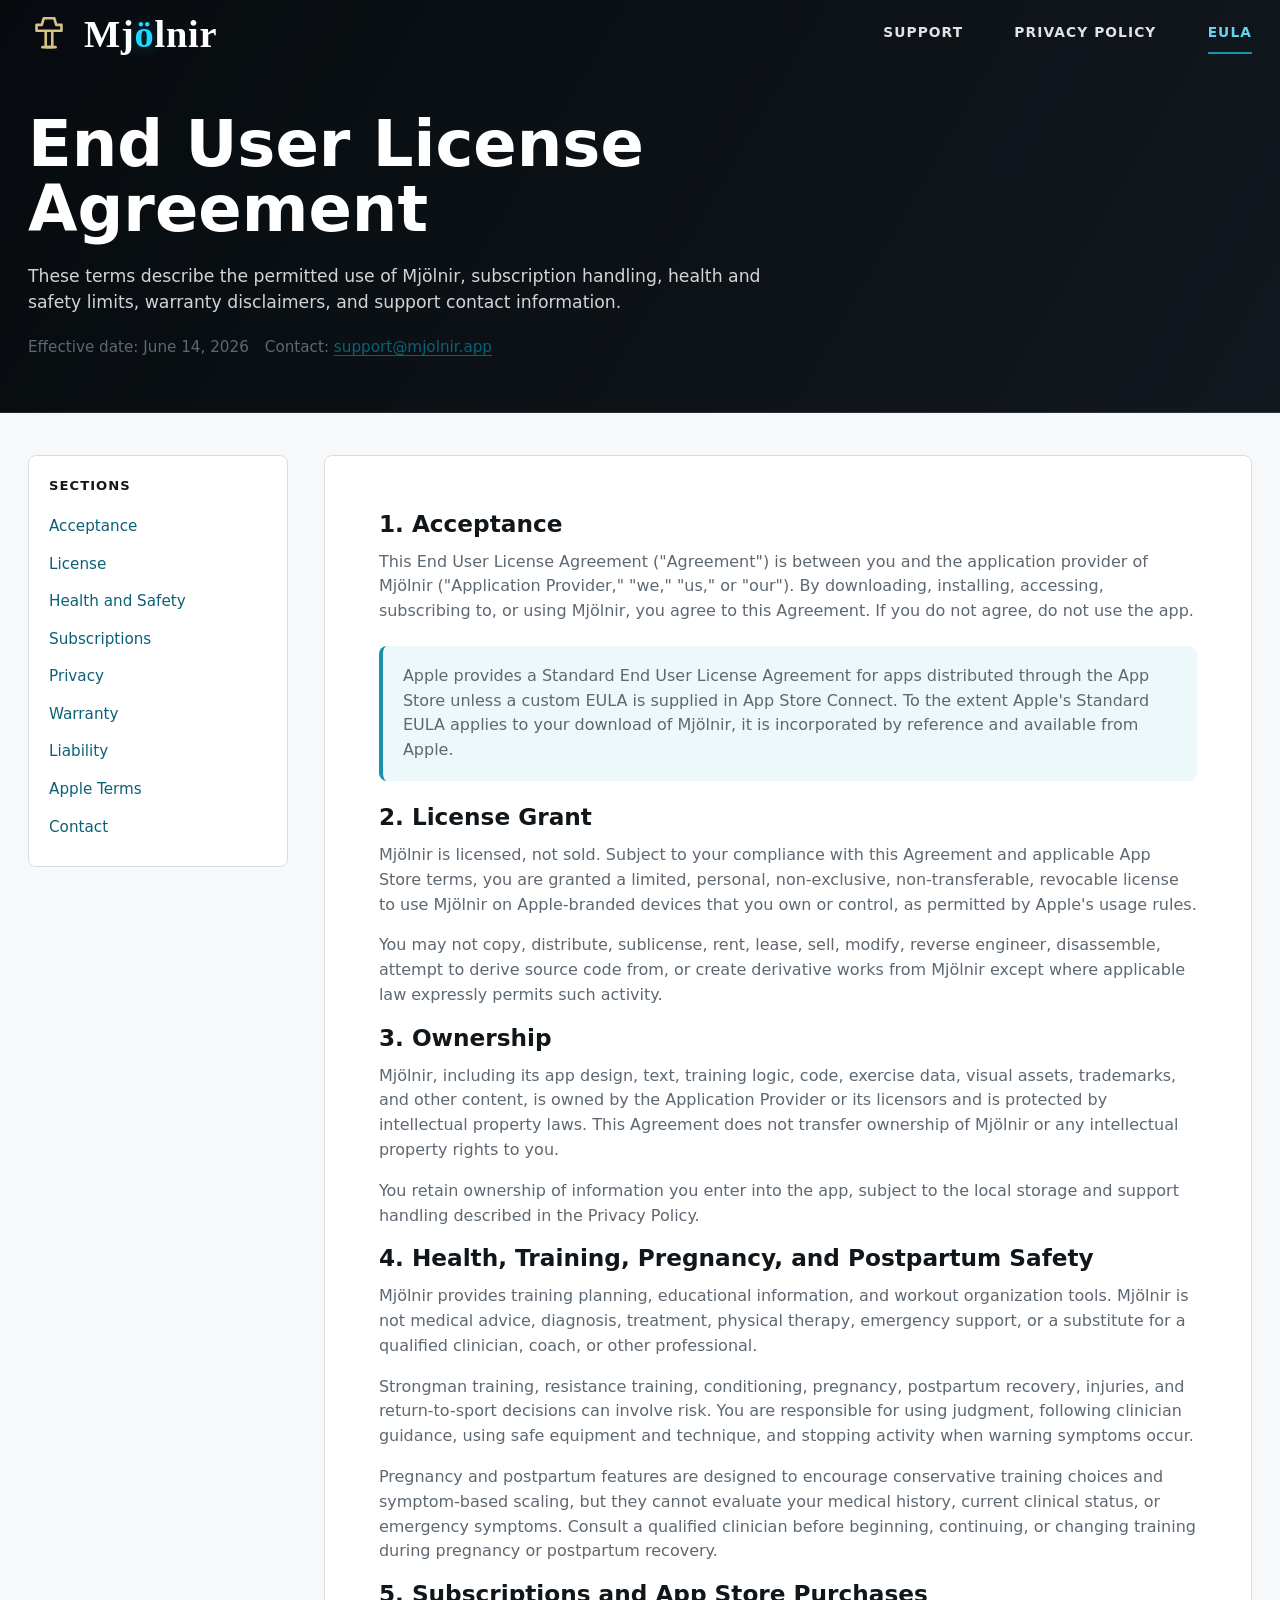
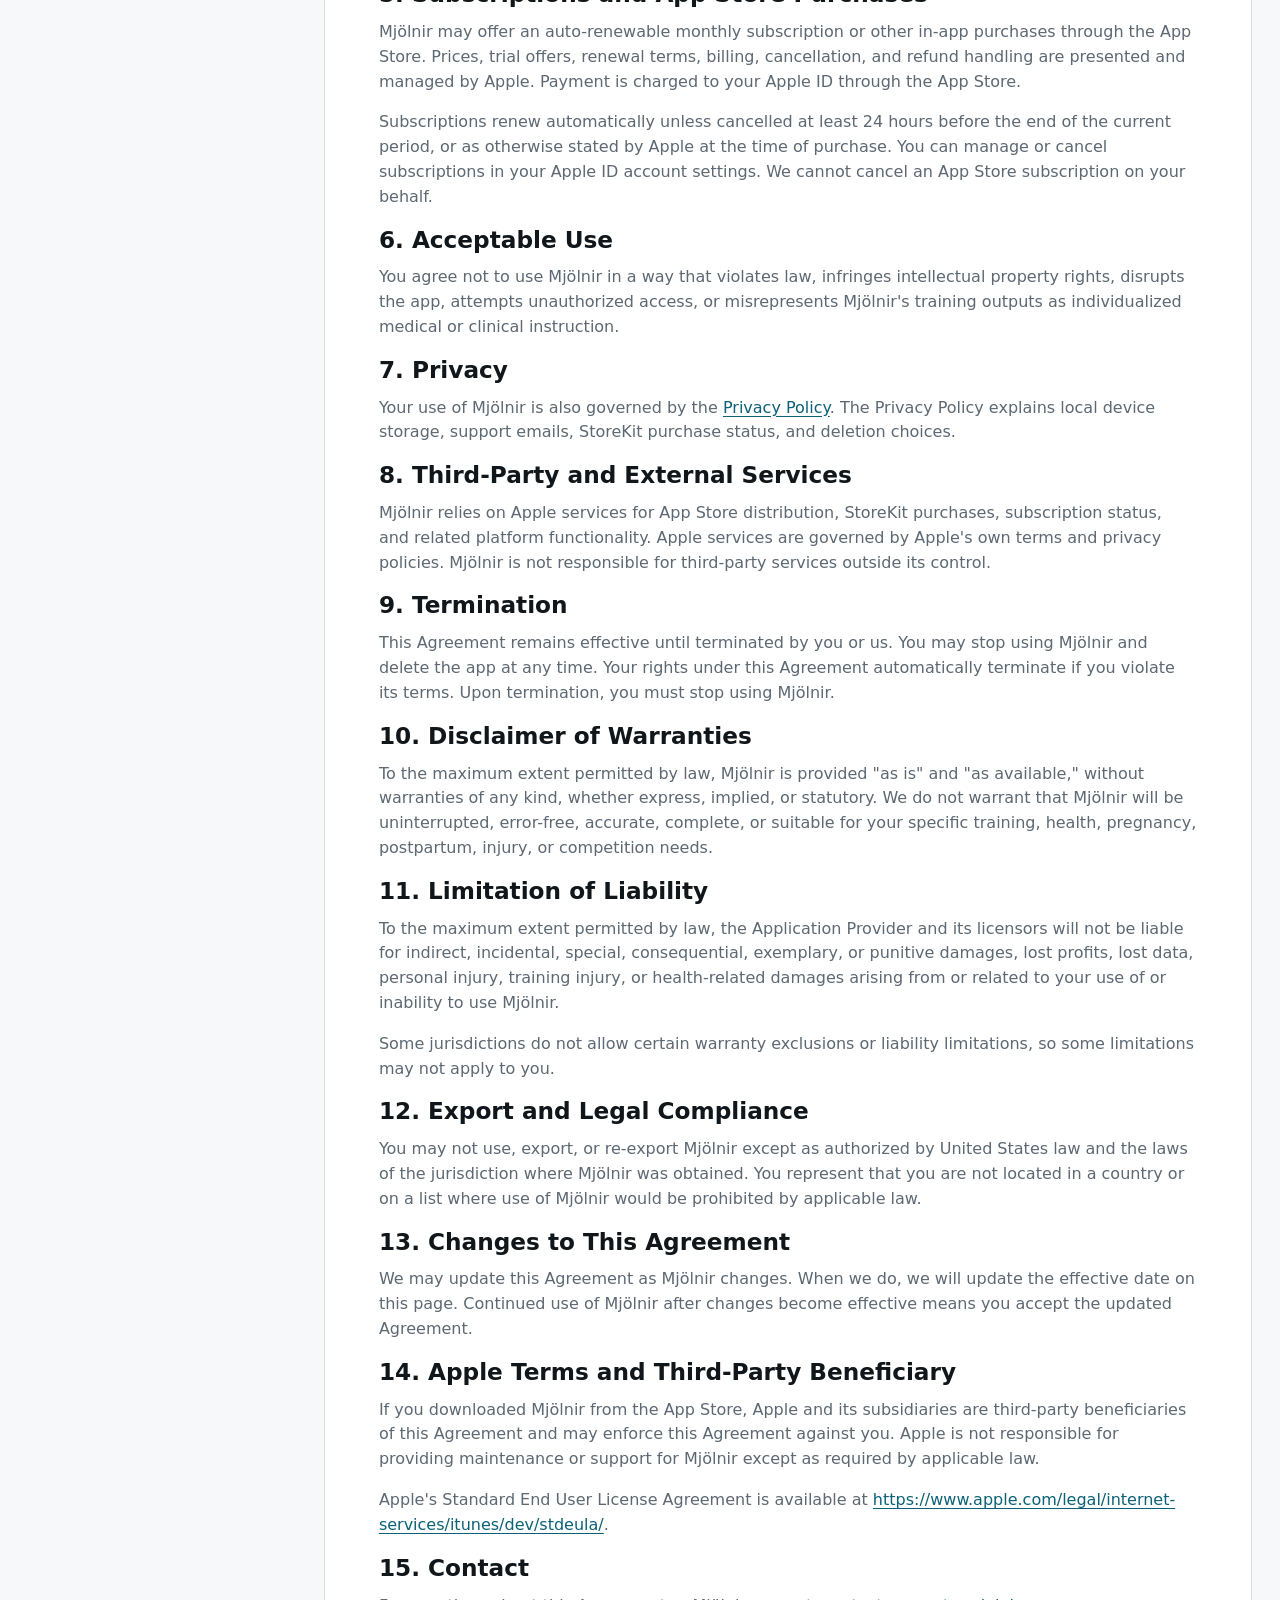
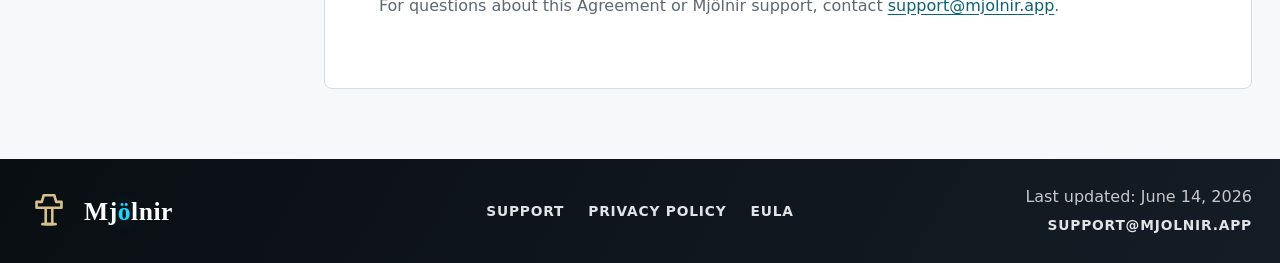
==== eula.html @ 66c4d391 "Added files via upload Initial commit for support site html files" ====
<!doctype html>
<html lang="en">
  <head>
    <meta charset="utf-8">
    <meta name="viewport" content="width=device-width, initial-scale=1">
    <title>Mj&ouml;lnir End User License Agreement</title>
    <meta name="description" content="End User License Agreement for the Mj&ouml;lnir iOS app.">
    <link rel="stylesheet" href="styles.css">
  </head>
  <body class="legal-page">
    <a class="skip-link" href="#main">Skip to content</a>

    <header class="site-header">
      <div class="nav-shell">
        <a class="brand" href="index.html" aria-label="Mj&ouml;lnir Support home">
          <span class="brand-mark" aria-hidden="true">
            <svg viewBox="0 0 64 64">
              <path d="M24 8h16l3 10h8v9H13v-9h8l3-10Z" fill="none" stroke="currentColor" stroke-width="4" stroke-linejoin="round"/>
              <path d="M27 27v25h10V27" fill="none" stroke="currentColor" stroke-width="4" stroke-linejoin="round"/>
              <path d="M22 52h20" fill="none" stroke="currentColor" stroke-width="4" stroke-linecap="round"/>
            </svg>
          </span>
          <span class="brand-name">Mj<span class="brand-o">&ouml;</span>lnir</span>
        </a>
        <nav class="nav-links" aria-label="Primary navigation">
          <a href="index.html">Support</a>
          <a href="privacy.html">Privacy Policy</a>
          <a href="eula.html" aria-current="page">EULA</a>
        </nav>
      </div>

      <section class="section-shell legal-hero">
        <h1>End User License Agreement</h1>
        <p>These terms describe the permitted use of Mj&ouml;lnir, subscription handling, health and safety limits, warranty disclaimers, and support contact information.</p>
        <div class="metadata">
          <span>Effective date: June 14, 2026</span>
          <span>Contact: <a href="mailto:support@mjolnir.app">support@mjolnir.app</a></span>
        </div>
      </section>
    </header>

    <main id="main" class="section-shell legal-layout">
      <aside class="legal-nav" aria-label="EULA sections">
        <h2>Sections</h2>
        <a href="#acceptance">Acceptance</a>
        <a href="#license">License</a>
        <a href="#health">Health and Safety</a>
        <a href="#subscriptions">Subscriptions</a>
        <a href="#privacy">Privacy</a>
        <a href="#warranty">Warranty</a>
        <a href="#liability">Liability</a>
        <a href="#apple">Apple Terms</a>
        <a href="#contact">Contact</a>
      </aside>

      <article class="legal-body">
        <section id="acceptance">
          <h2>1. Acceptance</h2>
          <p>This End User License Agreement ("Agreement") is between you and the application provider of Mj&ouml;lnir ("Application Provider," "we," "us," or "our"). By downloading, installing, accessing, subscribing to, or using Mj&ouml;lnir, you agree to this Agreement. If you do not agree, do not use the app.</p>
          <div class="callout">
            <p>Apple provides a Standard End User License Agreement for apps distributed through the App Store unless a custom EULA is supplied in App Store Connect. To the extent Apple's Standard EULA applies to your download of Mj&ouml;lnir, it is incorporated by reference and available from Apple.</p>
          </div>
        </section>

        <section id="license">
          <h2>2. License Grant</h2>
          <p>Mj&ouml;lnir is licensed, not sold. Subject to your compliance with this Agreement and applicable App Store terms, you are granted a limited, personal, non-exclusive, non-transferable, revocable license to use Mj&ouml;lnir on Apple-branded devices that you own or control, as permitted by Apple's usage rules.</p>
          <p>You may not copy, distribute, sublicense, rent, lease, sell, modify, reverse engineer, disassemble, attempt to derive source code from, or create derivative works from Mj&ouml;lnir except where applicable law expressly permits such activity.</p>
        </section>

        <section id="ownership">
          <h2>3. Ownership</h2>
          <p>Mj&ouml;lnir, including its app design, text, training logic, code, exercise data, visual assets, trademarks, and other content, is owned by the Application Provider or its licensors and is protected by intellectual property laws. This Agreement does not transfer ownership of Mj&ouml;lnir or any intellectual property rights to you.</p>
          <p>You retain ownership of information you enter into the app, subject to the local storage and support handling described in the Privacy Policy.</p>
        </section>

        <section id="health">
          <h2>4. Health, Training, Pregnancy, and Postpartum Safety</h2>
          <p>Mj&ouml;lnir provides training planning, educational information, and workout organization tools. Mj&ouml;lnir is not medical advice, diagnosis, treatment, physical therapy, emergency support, or a substitute for a qualified clinician, coach, or other professional.</p>
          <p>Strongman training, resistance training, conditioning, pregnancy, postpartum recovery, injuries, and return-to-sport decisions can involve risk. You are responsible for using judgment, following clinician guidance, using safe equipment and technique, and stopping activity when warning symptoms occur.</p>
          <p>Pregnancy and postpartum features are designed to encourage conservative training choices and symptom-based scaling, but they cannot evaluate your medical history, current clinical status, or emergency symptoms. Consult a qualified clinician before beginning, continuing, or changing training during pregnancy or postpartum recovery.</p>
        </section>

        <section id="subscriptions">
          <h2>5. Subscriptions and App Store Purchases</h2>
          <p>Mj&ouml;lnir may offer an auto-renewable monthly subscription or other in-app purchases through the App Store. Prices, trial offers, renewal terms, billing, cancellation, and refund handling are presented and managed by Apple. Payment is charged to your Apple ID through the App Store.</p>
          <p>Subscriptions renew automatically unless cancelled at least 24 hours before the end of the current period, or as otherwise stated by Apple at the time of purchase. You can manage or cancel subscriptions in your Apple ID account settings. We cannot cancel an App Store subscription on your behalf.</p>
        </section>

        <section id="acceptable-use">
          <h2>6. Acceptable Use</h2>
          <p>You agree not to use Mj&ouml;lnir in a way that violates law, infringes intellectual property rights, disrupts the app, attempts unauthorized access, or misrepresents Mj&ouml;lnir's training outputs as individualized medical or clinical instruction.</p>
        </section>

        <section id="privacy">
          <h2>7. Privacy</h2>
          <p>Your use of Mj&ouml;lnir is also governed by the <a href="privacy.html">Privacy Policy</a>. The Privacy Policy explains local device storage, support emails, StoreKit purchase status, and deletion choices.</p>
        </section>

        <section id="external-services">
          <h2>8. Third-Party and External Services</h2>
          <p>Mj&ouml;lnir relies on Apple services for App Store distribution, StoreKit purchases, subscription status, and related platform functionality. Apple services are governed by Apple's own terms and privacy policies. Mj&ouml;lnir is not responsible for third-party services outside its control.</p>
        </section>

        <section id="termination">
          <h2>9. Termination</h2>
          <p>This Agreement remains effective until terminated by you or us. You may stop using Mj&ouml;lnir and delete the app at any time. Your rights under this Agreement automatically terminate if you violate its terms. Upon termination, you must stop using Mj&ouml;lnir.</p>
        </section>

        <section id="warranty">
          <h2>10. Disclaimer of Warranties</h2>
          <p>To the maximum extent permitted by law, Mj&ouml;lnir is provided "as is" and "as available," without warranties of any kind, whether express, implied, or statutory. We do not warrant that Mj&ouml;lnir will be uninterrupted, error-free, accurate, complete, or suitable for your specific training, health, pregnancy, postpartum, injury, or competition needs.</p>
        </section>

        <section id="liability">
          <h2>11. Limitation of Liability</h2>
          <p>To the maximum extent permitted by law, the Application Provider and its licensors will not be liable for indirect, incidental, special, consequential, exemplary, or punitive damages, lost profits, lost data, personal injury, training injury, or health-related damages arising from or related to your use of or inability to use Mj&ouml;lnir.</p>
          <p>Some jurisdictions do not allow certain warranty exclusions or liability limitations, so some limitations may not apply to you.</p>
        </section>

        <section id="export">
          <h2>12. Export and Legal Compliance</h2>
          <p>You may not use, export, or re-export Mj&ouml;lnir except as authorized by United States law and the laws of the jurisdiction where Mj&ouml;lnir was obtained. You represent that you are not located in a country or on a list where use of Mj&ouml;lnir would be prohibited by applicable law.</p>
        </section>

        <section id="changes">
          <h2>13. Changes to This Agreement</h2>
          <p>We may update this Agreement as Mj&ouml;lnir changes. When we do, we will update the effective date on this page. Continued use of Mj&ouml;lnir after changes become effective means you accept the updated Agreement.</p>
        </section>

        <section id="apple">
          <h2>14. Apple Terms and Third-Party Beneficiary</h2>
          <p>If you downloaded Mj&ouml;lnir from the App Store, Apple and its subsidiaries are third-party beneficiaries of this Agreement and may enforce this Agreement against you. Apple is not responsible for providing maintenance or support for Mj&ouml;lnir except as required by applicable law.</p>
          <p>Apple's Standard End User License Agreement is available at <a href="https://www.apple.com/legal/internet-services/itunes/dev/stdeula/">https://www.apple.com/legal/internet-services/itunes/dev/stdeula/</a>.</p>
        </section>

        <section id="contact">
          <h2>15. Contact</h2>
          <p>For questions about this Agreement or Mj&ouml;lnir support, contact <a href="mailto:support@mjolnir.app">support@mjolnir.app</a>.</p>
        </section>
      </article>
    </main>

    <footer class="site-footer">
      <div class="section-shell footer-grid">
        <a class="brand" href="index.html" aria-label="Mj&ouml;lnir Support home">
          <span class="brand-mark" aria-hidden="true">
            <svg viewBox="0 0 64 64">
              <path d="M24 8h16l3 10h8v9H13v-9h8l3-10Z" fill="none" stroke="currentColor" stroke-width="4" stroke-linejoin="round"/>
              <path d="M27 27v25h10V27" fill="none" stroke="currentColor" stroke-width="4" stroke-linejoin="round"/>
              <path d="M22 52h20" fill="none" stroke="currentColor" stroke-width="4" stroke-linecap="round"/>
            </svg>
          </span>
          <span class="brand-name">Mj<span class="brand-o">&ouml;</span>lnir</span>
        </a>
        <nav class="footer-links" aria-label="Footer navigation">
          <a href="index.html">Support</a>
          <a href="privacy.html">Privacy Policy</a>
          <a href="eula.html">EULA</a>
        </nav>
        <div class="footer-meta">
          <p>Last updated: June 14, 2026</p>
          <a href="mailto:support@mjolnir.app">support@mjolnir.app</a>
        </div>
      </div>
    </footer>
  </body>
</html>
---- styles.css ----
:root {
  --ink: #10161a;
  --ink-strong: #070b0e;
  --muted: #5d6872;
  --line: #d7dde2;
  --panel: #ffffff;
  --panel-soft: #f6f8f9;
  --night: #111820;
  --night-2: #18222b;
  --app-cyan: #20d7ff;
  --cyan: #1a92ad;
  --cyan-dark: #0b6176;
  --brass: #b59a56;
  --brass-soft: #d7c189;
  --shadow: 0 18px 60px rgba(5, 11, 18, 0.18);
  color-scheme: light;
}

* {
  box-sizing: border-box;
}

html {
  scroll-behavior: smooth;
}

body {
  margin: 0;
  background: var(--panel);
  color: var(--ink);
  font-family: Inter, ui-sans-serif, system-ui, -apple-system, BlinkMacSystemFont, "Segoe UI", sans-serif;
  line-height: 1.55;
}

a {
  color: var(--cyan-dark);
  text-underline-offset: 0.18em;
}

a:hover {
  color: #084a5b;
}

.skip-link {
  left: 1rem;
  position: absolute;
  top: -4rem;
  z-index: 20;
}

.skip-link:focus {
  background: var(--panel);
  border-radius: 6px;
  box-shadow: var(--shadow);
  color: var(--ink);
  padding: 0.7rem 1rem;
  top: 1rem;
}

.site-header {
  background:
    linear-gradient(120deg, rgba(7, 10, 13, 0.98), rgba(17, 24, 31, 0.96)),
    radial-gradient(circle at 77% 18%, rgba(255, 255, 255, 0.08), transparent 30%),
    var(--night);
  border-bottom: 1px solid rgba(255, 255, 255, 0.13);
  color: #fff;
}

.nav-shell,
.section-shell {
  margin: 0 auto;
  max-width: 1368px;
  padding-left: 28px;
  padding-right: 28px;
}

.nav-shell {
  align-items: center;
  display: flex;
  justify-content: space-between;
  min-height: 68px;
}

.brand {
  align-items: center;
  color: #fff;
  display: inline-flex;
  gap: 14px;
  text-decoration: none;
}

.brand-mark {
  color: var(--brass-soft);
  display: inline-flex;
  height: 42px;
  width: 42px;
}

.brand-name {
  font-family: Georgia, "Times New Roman", serif;
  font-size: clamp(2.1rem, 3vw, 3.1rem);
  font-weight: 700;
  letter-spacing: 0.02em;
  line-height: 1;
}

.brand-o {
  color: var(--app-cyan);
  text-shadow: 0 0 18px rgba(32, 215, 255, 0.32);
}

.nav-links {
  align-items: center;
  display: flex;
  gap: clamp(22px, 4vw, 54px);
}

.nav-links a {
  border-bottom: 2px solid transparent;
  color: rgba(255, 255, 255, 0.88);
  font-size: 0.86rem;
  font-weight: 800;
  letter-spacing: 0.08em;
  padding: 8px 0;
  text-decoration: none;
  text-transform: uppercase;
}

.nav-links a[aria-current="page"],
.nav-links a:hover {
  border-bottom-color: var(--cyan);
  color: #67d4ec;
}

.hero {
  overflow: hidden;
  position: relative;
}

.hero::after {
  background: linear-gradient(90deg, rgba(255, 255, 255, 0.08), transparent);
  content: "";
  height: 1px;
  left: 0;
  opacity: 0.48;
  position: absolute;
  right: 0;
  top: 0;
}

.hero-grid {
  align-items: center;
  display: grid;
  gap: 52px;
  grid-template-columns: minmax(420px, 0.82fr) minmax(430px, 1fr);
  min-height: 235px;
  padding-bottom: 24px;
  padding-top: 25px;
  position: relative;
  z-index: 1;
}

.hero-copy {
  max-width: 530px;
}

h1,
h2,
h3,
p {
  margin-top: 0;
}

h1 {
  color: #fff;
  font-size: clamp(2.35rem, 5vw, 4.1rem);
  line-height: 1.02;
  margin-bottom: 20px;
}

.hero-copy h1 {
  font-size: clamp(2.25rem, 3.25vw, 2.95rem);
  letter-spacing: -0.01em;
  margin-bottom: 14px;
}

.hero-copy p {
  color: rgba(255, 255, 255, 0.86);
  font-size: clamp(1rem, 1.25vw, 1.06rem);
  line-height: 1.45;
  max-width: 500px;
}

.hero-actions {
  align-items: center;
  display: flex;
  flex-wrap: wrap;
  gap: 16px;
  margin-top: 22px;
}

.button {
  align-items: center;
  border-radius: 8px;
  display: inline-flex;
  font-size: 0.9rem;
  font-weight: 850;
  gap: 10px;
  justify-content: center;
  letter-spacing: 0.04em;
  min-height: 49px;
  padding: 0.85rem 1.35rem;
  text-decoration: none;
  text-transform: uppercase;
}

.button svg {
  height: 22px;
  width: 22px;
}

.button-primary {
  background: linear-gradient(180deg, #31b6d1, var(--cyan));
  box-shadow: 0 16px 34px rgba(26, 146, 173, 0.28);
  color: #fff;
}

.button-primary:hover {
  color: #fff;
  filter: brightness(0.96);
}

.button-secondary {
  border: 1px solid rgba(255, 255, 255, 0.28);
  color: #fff;
}

.button-secondary:hover {
  border-color: rgba(103, 212, 236, 0.68);
  color: #67d4ec;
}

.response-note {
  color: rgba(255, 255, 255, 0.68);
  display: block;
  font-size: 0.92rem;
  margin-top: 14px;
}

.hero-art {
  bottom: 10px;
  display: block;
  height: 310px;
  overflow: hidden;
  pointer-events: none;
  position: absolute;
  right: 28px;
  width: min(55%, 705px);
}

.hero-art img {
  display: block;
  filter: contrast(1.02) brightness(1.02);
  height: 100%;
  max-width: 100%;
  object-fit: contain;
  opacity: 0.96;
  -webkit-mask-image: radial-gradient(ellipse 43% 64% at 52% 52%, #000 48%, rgba(0, 0, 0, 0.72) 62%, transparent 84%);
  mask-image: radial-gradient(ellipse 43% 64% at 52% 52%, #000 48%, rgba(0, 0, 0, 0.72) 62%, transparent 84%);
  width: auto;
}

.band {
  border-bottom: 1px solid var(--line);
}

.quick-help {
  background: var(--panel);
}

.quick-grid {
  display: grid;
  gap: 22px 24px;
  grid-template-columns: minmax(220px, 0.78fr) repeat(2, minmax(280px, 1fr));
  padding-bottom: 24px;
  padding-top: 24px;
}

.quick-title {
  grid-row: span 3;
}

.quick-title h2 {
  font-size: 1.45rem;
  line-height: 1.12;
  margin-bottom: 10px;
}

.quick-title p,
.topic-blurb,
.topic-details li,
.legal-summary p,
.legal-body p,
.legal-body li {
  color: var(--muted);
}

.topic {
  background: #fff;
  border: 1px solid var(--line);
  border-radius: 8px;
  padding: 18px;
}

.topic-summary {
  column-gap: 14px;
  cursor: pointer;
  display: grid;
  grid-template-columns: 34px minmax(0, 1fr);
  list-style: none;
}

.topic-summary::-webkit-details-marker {
  display: none;
}

.topic-icon {
  color: var(--cyan-dark);
  grid-row: 1 / 4;
  height: 34px;
  margin-bottom: 0;
  margin-top: 1px;
  width: 34px;
}

.topic-name {
  color: var(--ink);
  display: block;
  font-size: 1rem;
  font-weight: 800;
  line-height: 1.16;
  margin-bottom: 4px;
}

.topic-blurb,
.topic-details p,
.topic-details li {
  display: block;
  font-size: 0.93rem;
  line-height: 1.45;
}

.topic-blurb {
  font-size: 0.9rem;
  line-height: 1.38;
  margin-bottom: 7px;
}

.topic-toggle,
.text-link {
  font-size: 0.92rem;
  font-weight: 800;
  text-decoration: none;
}

.topic-toggle {
  color: var(--cyan-dark);
}

.topic-toggle::after {
  content: "+";
  display: inline-block;
  margin-left: 0.42rem;
}

.topic[open] .topic-toggle::after {
  content: "-";
}

.topic-details {
  margin-left: 48px;
  padding-top: 10px;
}

.topic-details h4 {
  color: var(--ink);
  font-size: 0.94rem;
  line-height: 1.24;
  margin: 15px 0 7px;
}

.topic-details h4:first-child {
  margin-top: 0;
}

.topic-details p {
  color: var(--muted);
  margin: 10px 0 0;
}

.topic-details ul,
.topic-details ol {
  margin: 0;
  padding-left: 1rem;
}

.topic-details li + li {
  margin-top: 6px;
}

.topic-details a {
  color: var(--cyan-dark);
  font-weight: 800;
}

.topic-summary:focus-visible {
  border-radius: 8px;
  outline: 3px solid rgba(26, 146, 173, 0.24);
  outline-offset: 6px;
}

.legal-overview {
  background: var(--panel);
}

.legal-summary {
  align-items: start;
  display: grid;
  gap: 26px;
  grid-template-columns: 54px minmax(0, 1fr) auto;
  padding-bottom: 20px;
  padding-top: 20px;
}

.legal-summary + .legal-summary {
  border-top: 1px solid var(--line);
}

.legal-summary h2 {
  font-size: clamp(1.55rem, 2.3vw, 2rem);
  line-height: 1.12;
  margin-bottom: 12px;
}

.legal-summary p,
.legal-summary li {
  font-size: 0.91rem;
  line-height: 1.34;
}

.summary-icon {
  color: var(--cyan-dark);
  height: 48px;
  margin-top: 6px;
  width: 48px;
}

.summary-action {
  white-space: nowrap;
}

.summary-list {
  color: var(--muted);
  margin: 11px 0 0;
  padding-left: 1.1rem;
}

.summary-list li + li {
  margin-top: 4px;
}

.legal-page {
  background: var(--panel-soft);
}

.legal-hero {
  overflow: hidden;
  padding-bottom: 52px;
  padding-top: 44px;
  position: relative;
}

.legal-hero > * {
  position: relative;
  z-index: 1;
}

.legal-hero::after {
  background: url("assets/hero-hammer.jpg") center / contain no-repeat;
  bottom: -28px;
  content: "";
  height: 210px;
  opacity: 0.34;
  pointer-events: none;
  position: absolute;
  right: 28px;
  width: min(46%, 560px);
  z-index: 0;
}

.legal-hero h1 {
  max-width: 820px;
}

.legal-hero p {
  color: rgba(255, 255, 255, 0.82);
  font-size: 1.08rem;
  max-width: 770px;
}

.legal-layout {
  display: grid;
  gap: 36px;
  grid-template-columns: minmax(210px, 0.28fr) minmax(0, 1fr);
  padding-bottom: 70px;
  padding-top: 42px;
}

.legal-nav {
  align-self: start;
  background: #fff;
  border: 1px solid var(--line);
  border-radius: 8px;
  padding: 20px;
  position: sticky;
  top: 20px;
}

.legal-nav h2 {
  font-size: 0.82rem;
  letter-spacing: 0.08em;
  margin-bottom: 12px;
  text-transform: uppercase;
}

.legal-nav a {
  display: block;
  font-size: 0.95rem;
  padding: 7px 0;
  text-decoration: none;
}

.legal-body {
  background: #fff;
  border: 1px solid var(--line);
  border-radius: 8px;
  padding: clamp(26px, 5vw, 54px);
}

.legal-body h2 {
  border-top: 1px solid var(--line);
  font-size: 1.45rem;
  line-height: 1.2;
  margin-bottom: 12px;
  margin-top: 34px;
  padding-top: 30px;
}

.legal-body h2:first-child {
  border-top: 0;
  margin-top: 0;
  padding-top: 0;
}

.legal-body h3 {
  font-size: 1.06rem;
  margin-bottom: 8px;
  margin-top: 22px;
}

.legal-body ul {
  margin-top: 8px;
  padding-left: 1.15rem;
}

.legal-body li + li {
  margin-top: 8px;
}

.callout {
  background: #edf8fb;
  border-left: 4px solid var(--cyan);
  border-radius: 8px;
  margin: 22px 0;
  padding: 18px 20px;
}

.callout p:last-child {
  margin-bottom: 0;
}

.metadata {
  color: var(--muted);
  display: flex;
  flex-wrap: wrap;
  font-size: 0.95rem;
  gap: 16px;
  margin-top: 20px;
}

.site-footer {
  background:
    linear-gradient(120deg, rgba(9, 14, 18, 0.98), rgba(20, 29, 38, 0.98)),
    var(--night);
  color: rgba(255, 255, 255, 0.76);
}

.footer-grid {
  align-items: center;
  display: grid;
  gap: 28px;
  grid-template-columns: 1fr auto 1fr;
  min-height: 104px;
  padding-bottom: 18px;
  padding-top: 18px;
}

.footer-grid .brand-name {
  font-size: 1.6rem;
}

.footer-links {
  display: flex;
  flex-wrap: wrap;
  gap: 24px;
  justify-content: center;
}

.footer-links a,
.footer-meta a {
  color: rgba(255, 255, 255, 0.88);
  font-size: 0.86rem;
  font-weight: 800;
  letter-spacing: 0.06em;
  text-decoration: none;
  text-transform: uppercase;
}

.footer-meta {
  justify-self: end;
  text-align: right;
}

.footer-meta p {
  margin-bottom: 4px;
}

@media (max-width: 900px) {
  .nav-shell {
    align-items: flex-start;
    flex-direction: column;
    gap: 18px;
    padding-bottom: 22px;
    padding-top: 22px;
  }

  .hero::after {
    opacity: 0.28;
    right: -120px;
  }

  .hero-grid {
    grid-template-columns: 1fr;
  }

  .hero-art {
    bottom: auto;
    height: clamp(150px, 27vw, 230px);
    margin: 8px auto 0;
    max-width: 620px;
    position: relative;
    right: auto;
    width: 100%;
  }

  .quick-grid {
    grid-template-columns: 1fr 1fr;
  }

  .quick-title {
    grid-column: 1 / -1;
    grid-row: auto;
  }

  .legal-summary {
    grid-template-columns: 46px minmax(0, 1fr);
  }

  .summary-action {
    grid-column: 2;
  }

  .legal-layout {
    grid-template-columns: 1fr;
  }

  .legal-hero::after {
    bottom: -20px;
    height: 150px;
    opacity: 0.24;
    right: -36px;
    width: 66%;
  }

  .legal-nav {
    position: static;
  }

  .footer-grid {
    grid-template-columns: 1fr;
  }

  .footer-links {
    justify-content: flex-start;
  }

  .footer-meta {
    justify-self: start;
    text-align: left;
  }
}

@media (max-width: 640px) {
  .nav-links {
    align-items: flex-start;
    flex-direction: column;
    gap: 8px;
  }

  .brand-name {
    font-size: 1.95rem;
  }

  .hero-grid,
  .legal-hero {
    padding-top: 26px;
  }

  .hero-actions {
    align-items: stretch;
    flex-direction: column;
  }

  .hero-art {
    height: clamp(120px, 36vw, 165px);
    margin-top: 4px;
  }

  .legal-hero::after {
    height: 118px;
    opacity: 0.18;
    right: -88px;
    width: 82%;
  }

  .button {
    width: 100%;
  }

  .quick-grid {
    grid-template-columns: 1fr;
  }

  .legal-summary {
    grid-template-columns: 1fr;
  }

  .summary-action {
    grid-column: 1;
    white-space: normal;
  }

  .legal-body {
    border-left: 0;
    border-right: 0;
    border-radius: 0;
    margin-left: -28px;
    margin-right: -28px;
  }
}
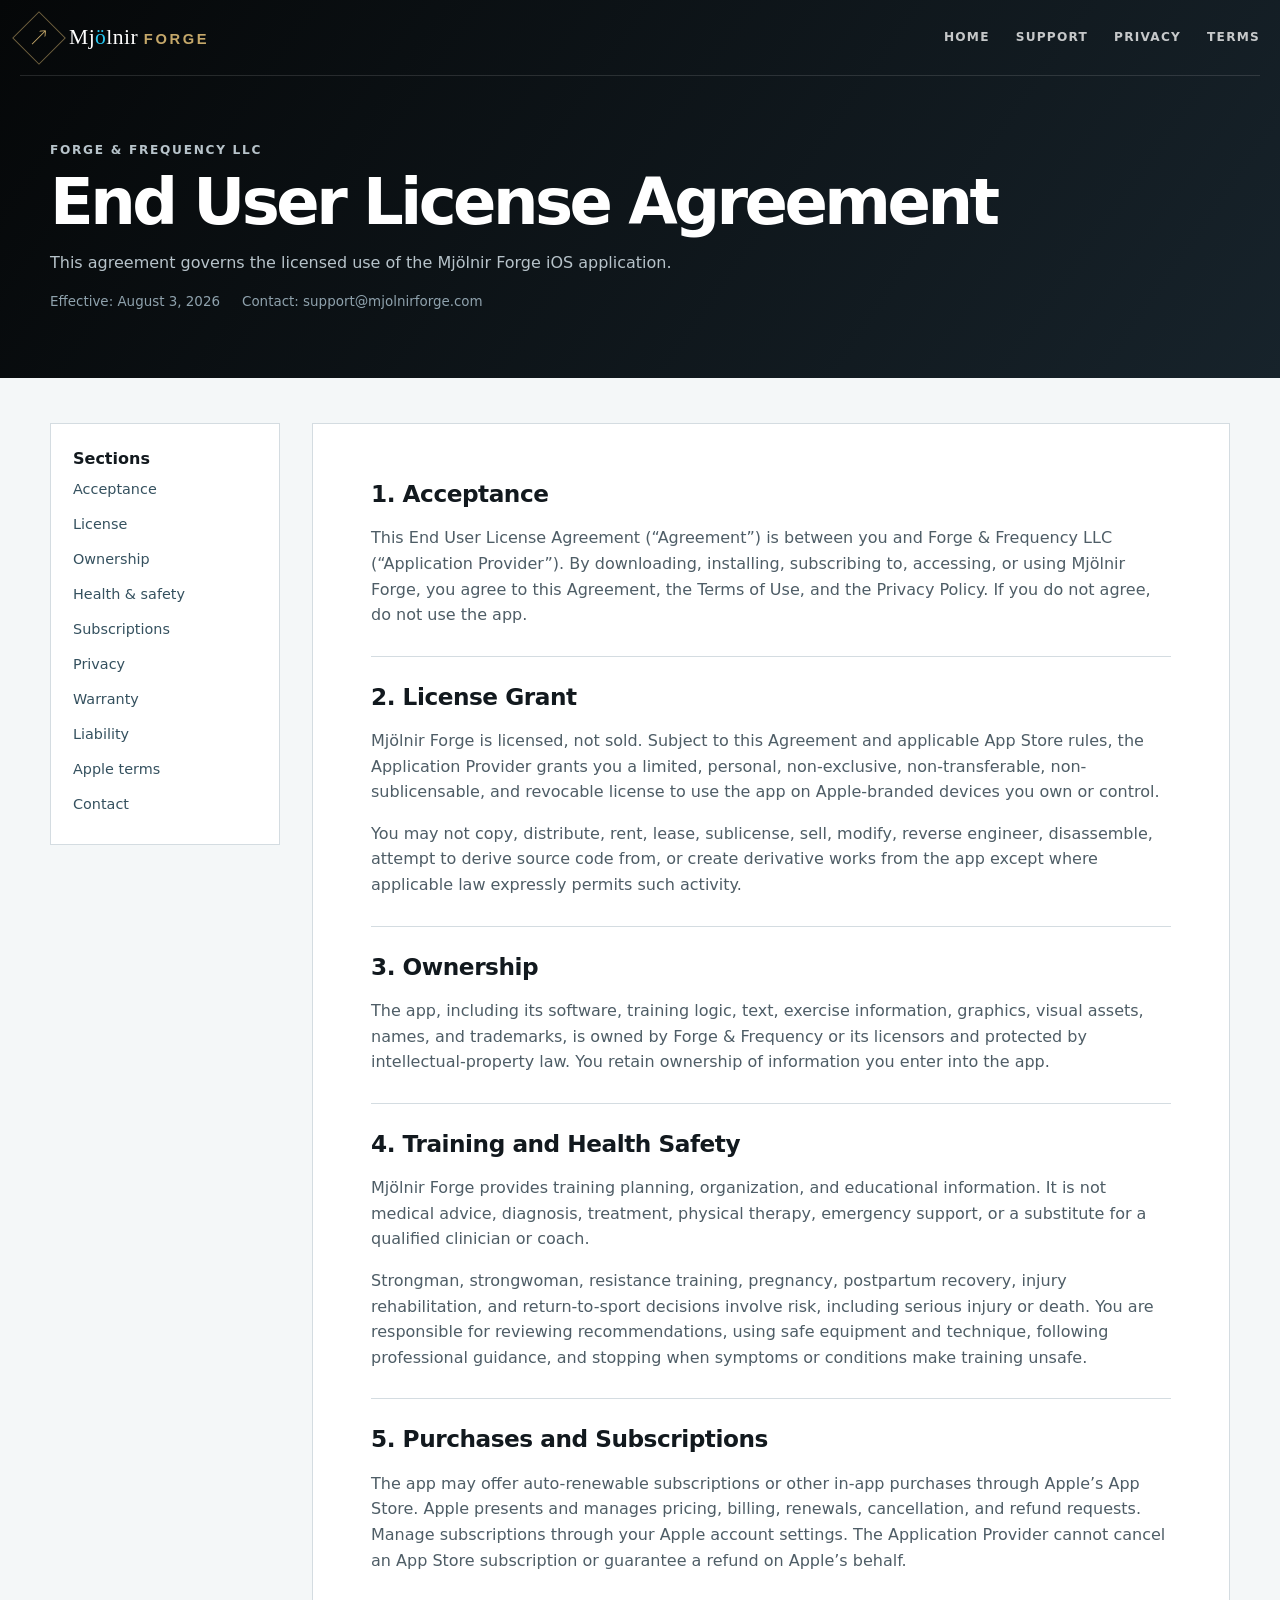
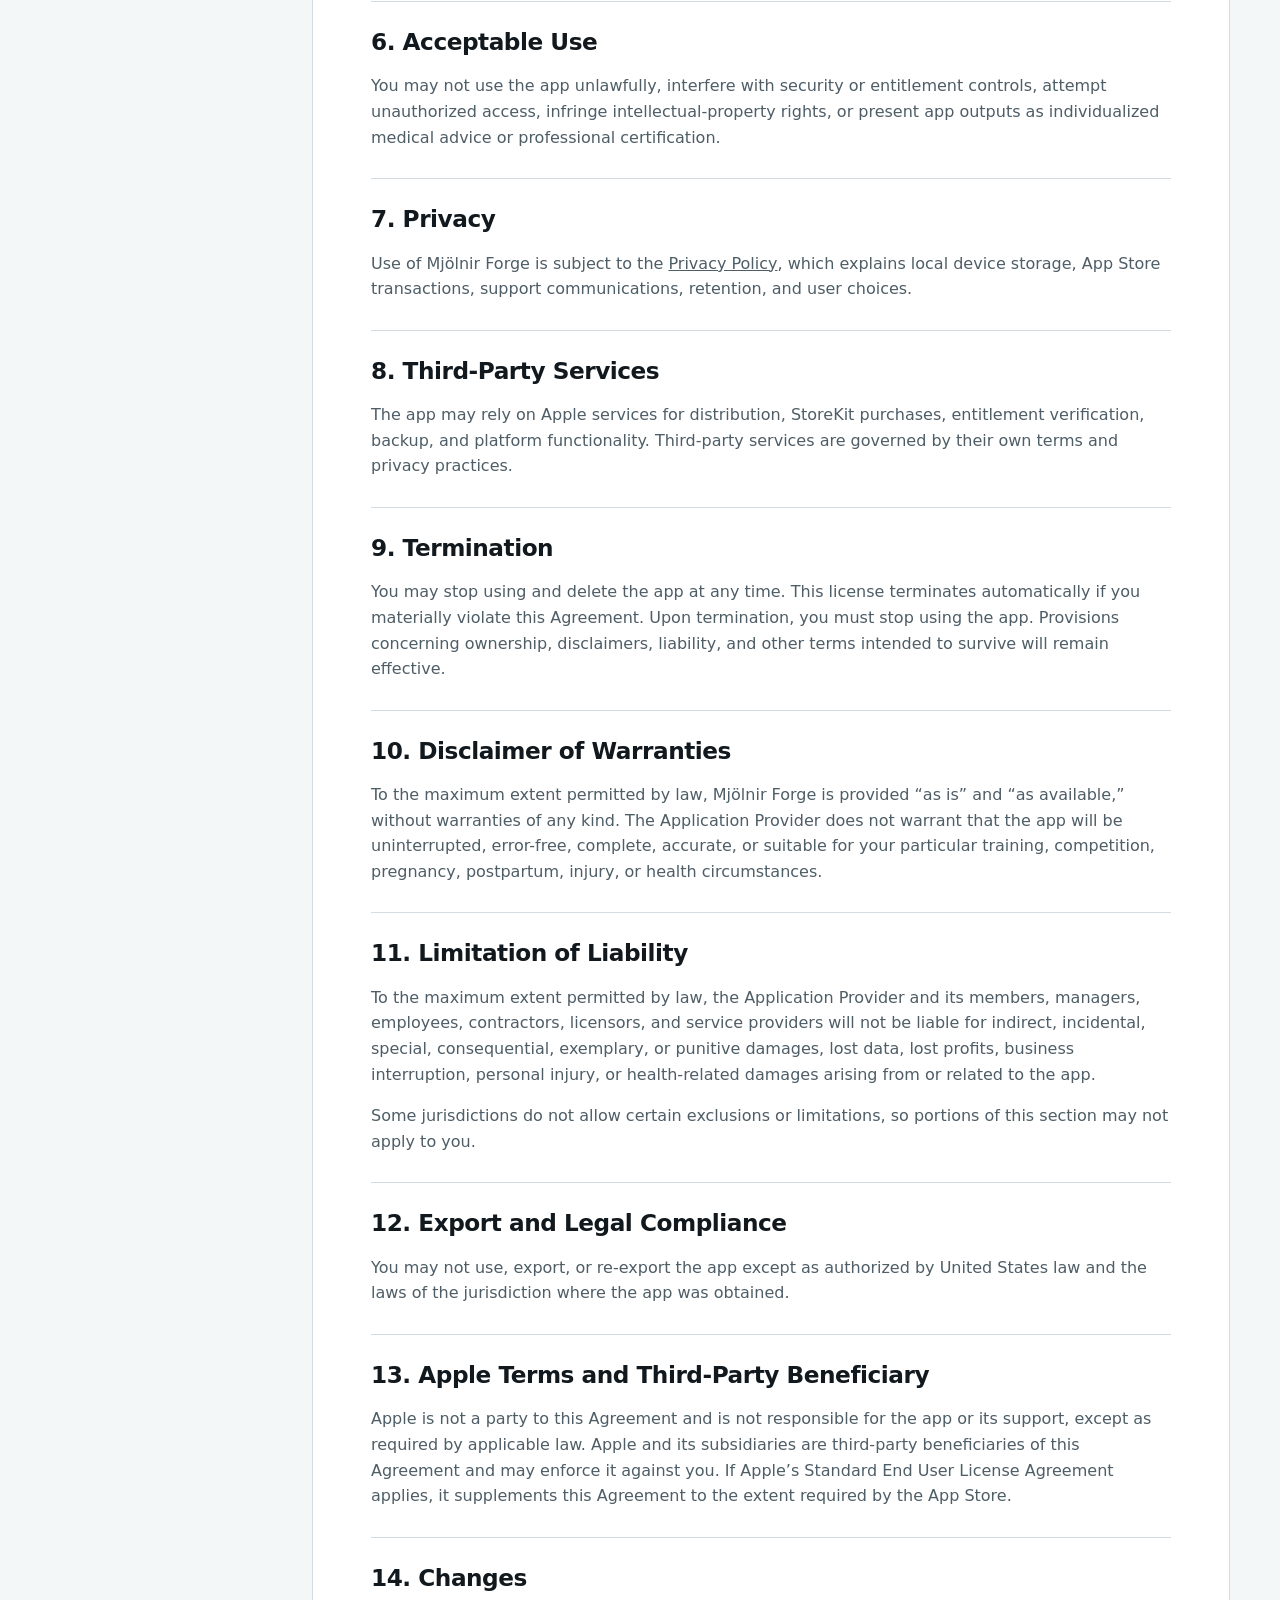
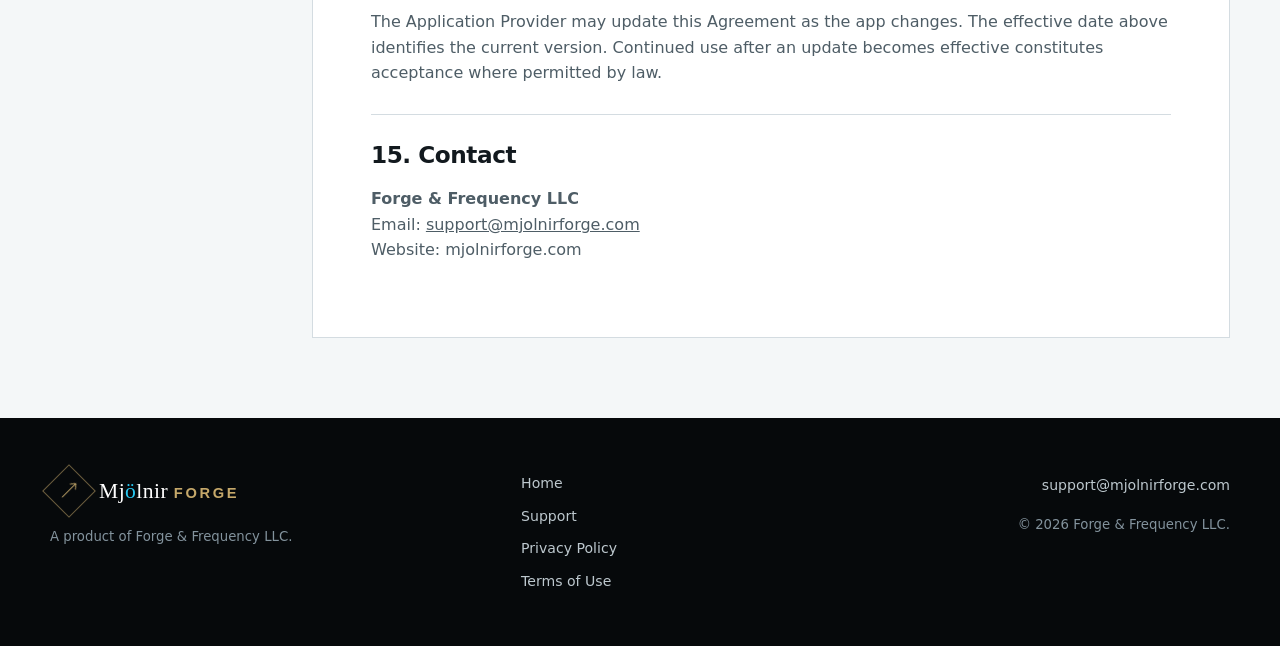
==== commit 5adc24ce: "Update Mjölnir Forge app EULA" ====
--- a/eula.html
+++ b/eula.html
@@ -1,168 +1 @@
-<!doctype html>
-<html lang="en">
-  <head>
-    <meta charset="utf-8">
-    <meta name="viewport" content="width=device-width, initial-scale=1">
-    <title>Mj&ouml;lnir End User License Agreement</title>
-    <meta name="description" content="End User License Agreement for the Mj&ouml;lnir iOS app.">
-    <link rel="stylesheet" href="styles.css">
-  </head>
-  <body class="legal-page">
-    <a class="skip-link" href="#main">Skip to content</a>
-
-    <header class="site-header">
-      <div class="nav-shell">
-        <a class="brand" href="index.html" aria-label="Mj&ouml;lnir Support home">
-          <span class="brand-mark" aria-hidden="true">
-            <svg viewBox="0 0 64 64">
-              <path d="M24 8h16l3 10h8v9H13v-9h8l3-10Z" fill="none" stroke="currentColor" stroke-width="4" stroke-linejoin="round"/>
-              <path d="M27 27v25h10V27" fill="none" stroke="currentColor" stroke-width="4" stroke-linejoin="round"/>
-              <path d="M22 52h20" fill="none" stroke="currentColor" stroke-width="4" stroke-linecap="round"/>
-            </svg>
-          </span>
-          <span class="brand-name">Mj<span class="brand-o">&ouml;</span>lnir</span>
-        </a>
-        <nav class="nav-links" aria-label="Primary navigation">
-          <a href="index.html">Support</a>
-          <a href="privacy.html">Privacy Policy</a>
-          <a href="eula.html" aria-current="page">EULA</a>
-        </nav>
-      </div>
-
-      <section class="section-shell legal-hero">
-        <h1>End User License Agreement</h1>
-        <p>These terms describe the permitted use of Mj&ouml;lnir, subscription handling, health and safety limits, warranty disclaimers, and support contact information.</p>
-        <div class="metadata">
-          <span>Effective date: June 14, 2026</span>
-          <span>Contact: <a href="mailto:support@mjolnir.app">support@mjolnir.app</a></span>
-        </div>
-      </section>
-    </header>
-
-    <main id="main" class="section-shell legal-layout">
-      <aside class="legal-nav" aria-label="EULA sections">
-        <h2>Sections</h2>
-        <a href="#acceptance">Acceptance</a>
-        <a href="#license">License</a>
-        <a href="#health">Health and Safety</a>
-        <a href="#subscriptions">Subscriptions</a>
-        <a href="#privacy">Privacy</a>
-        <a href="#warranty">Warranty</a>
-        <a href="#liability">Liability</a>
-        <a href="#apple">Apple Terms</a>
-        <a href="#contact">Contact</a>
-      </aside>
-
-      <article class="legal-body">
-        <section id="acceptance">
-          <h2>1. Acceptance</h2>
-          <p>This End User License Agreement ("Agreement") is between you and the application provider of Mj&ouml;lnir ("Application Provider," "we," "us," or "our"). By downloading, installing, accessing, subscribing to, or using Mj&ouml;lnir, you agree to this Agreement. If you do not agree, do not use the app.</p>
-          <div class="callout">
-            <p>Apple provides a Standard End User License Agreement for apps distributed through the App Store unless a custom EULA is supplied in App Store Connect. To the extent Apple's Standard EULA applies to your download of Mj&ouml;lnir, it is incorporated by reference and available from Apple.</p>
-          </div>
-        </section>
-
-        <section id="license">
-          <h2>2. License Grant</h2>
-          <p>Mj&ouml;lnir is licensed, not sold. Subject to your compliance with this Agreement and applicable App Store terms, you are granted a limited, personal, non-exclusive, non-transferable, revocable license to use Mj&ouml;lnir on Apple-branded devices that you own or control, as permitted by Apple's usage rules.</p>
-          <p>You may not copy, distribute, sublicense, rent, lease, sell, modify, reverse engineer, disassemble, attempt to derive source code from, or create derivative works from Mj&ouml;lnir except where applicable law expressly permits such activity.</p>
-        </section>
-
-        <section id="ownership">
-          <h2>3. Ownership</h2>
-          <p>Mj&ouml;lnir, including its app design, text, training logic, code, exercise data, visual assets, trademarks, and other content, is owned by the Application Provider or its licensors and is protected by intellectual property laws. This Agreement does not transfer ownership of Mj&ouml;lnir or any intellectual property rights to you.</p>
-          <p>You retain ownership of information you enter into the app, subject to the local storage and support handling described in the Privacy Policy.</p>
-        </section>
-
-        <section id="health">
-          <h2>4. Health, Training, Pregnancy, and Postpartum Safety</h2>
-          <p>Mj&ouml;lnir provides training planning, educational information, and workout organization tools. Mj&ouml;lnir is not medical advice, diagnosis, treatment, physical therapy, emergency support, or a substitute for a qualified clinician, coach, or other professional.</p>
-          <p>Strongman training, resistance training, conditioning, pregnancy, postpartum recovery, injuries, and return-to-sport decisions can involve risk. You are responsible for using judgment, following clinician guidance, using safe equipment and technique, and stopping activity when warning symptoms occur.</p>
-          <p>Pregnancy and postpartum features are designed to encourage conservative training choices and symptom-based scaling, but they cannot evaluate your medical history, current clinical status, or emergency symptoms. Consult a qualified clinician before beginning, continuing, or changing training during pregnancy or postpartum recovery.</p>
-        </section>
-
-        <section id="subscriptions">
-          <h2>5. Subscriptions and App Store Purchases</h2>
-          <p>Mj&ouml;lnir may offer an auto-renewable monthly subscription or other in-app purchases through the App Store. Prices, trial offers, renewal terms, billing, cancellation, and refund handling are presented and managed by Apple. Payment is charged to your Apple ID through the App Store.</p>
-          <p>Subscriptions renew automatically unless cancelled at least 24 hours before the end of the current period, or as otherwise stated by Apple at the time of purchase. You can manage or cancel subscriptions in your Apple ID account settings. We cannot cancel an App Store subscription on your behalf.</p>
-        </section>
-
-        <section id="acceptable-use">
-          <h2>6. Acceptable Use</h2>
-          <p>You agree not to use Mj&ouml;lnir in a way that violates law, infringes intellectual property rights, disrupts the app, attempts unauthorized access, or misrepresents Mj&ouml;lnir's training outputs as individualized medical or clinical instruction.</p>
-        </section>
-
-        <section id="privacy">
-          <h2>7. Privacy</h2>
-          <p>Your use of Mj&ouml;lnir is also governed by the <a href="privacy.html">Privacy Policy</a>. The Privacy Policy explains local device storage, support emails, StoreKit purchase status, and deletion choices.</p>
-        </section>
-
-        <section id="external-services">
-          <h2>8. Third-Party and External Services</h2>
-          <p>Mj&ouml;lnir relies on Apple services for App Store distribution, StoreKit purchases, subscription status, and related platform functionality. Apple services are governed by Apple's own terms and privacy policies. Mj&ouml;lnir is not responsible for third-party services outside its control.</p>
-        </section>
-
-        <section id="termination">
-          <h2>9. Termination</h2>
-          <p>This Agreement remains effective until terminated by you or us. You may stop using Mj&ouml;lnir and delete the app at any time. Your rights under this Agreement automatically terminate if you violate its terms. Upon termination, you must stop using Mj&ouml;lnir.</p>
-        </section>
-
-        <section id="warranty">
-          <h2>10. Disclaimer of Warranties</h2>
-          <p>To the maximum extent permitted by law, Mj&ouml;lnir is provided "as is" and "as available," without warranties of any kind, whether express, implied, or statutory. We do not warrant that Mj&ouml;lnir will be uninterrupted, error-free, accurate, complete, or suitable for your specific training, health, pregnancy, postpartum, injury, or competition needs.</p>
-        </section>
-
-        <section id="liability">
-          <h2>11. Limitation of Liability</h2>
-          <p>To the maximum extent permitted by law, the Application Provider and its licensors will not be liable for indirect, incidental, special, consequential, exemplary, or punitive damages, lost profits, lost data, personal injury, training injury, or health-related damages arising from or related to your use of or inability to use Mj&ouml;lnir.</p>
-          <p>Some jurisdictions do not allow certain warranty exclusions or liability limitations, so some limitations may not apply to you.</p>
-        </section>
-
-        <section id="export">
-          <h2>12. Export and Legal Compliance</h2>
-          <p>You may not use, export, or re-export Mj&ouml;lnir except as authorized by United States law and the laws of the jurisdiction where Mj&ouml;lnir was obtained. You represent that you are not located in a country or on a list where use of Mj&ouml;lnir would be prohibited by applicable law.</p>
-        </section>
-
-        <section id="changes">
-          <h2>13. Changes to This Agreement</h2>
-          <p>We may update this Agreement as Mj&ouml;lnir changes. When we do, we will update the effective date on this page. Continued use of Mj&ouml;lnir after changes become effective means you accept the updated Agreement.</p>
-        </section>
-
-        <section id="apple">
-          <h2>14. Apple Terms and Third-Party Beneficiary</h2>
-          <p>If you downloaded Mj&ouml;lnir from the App Store, Apple and its subsidiaries are third-party beneficiaries of this Agreement and may enforce this Agreement against you. Apple is not responsible for providing maintenance or support for Mj&ouml;lnir except as required by applicable law.</p>
-          <p>Apple's Standard End User License Agreement is available at <a href="https://www.apple.com/legal/internet-services/itunes/dev/stdeula/">https://www.apple.com/legal/internet-services/itunes/dev/stdeula/</a>.</p>
-        </section>
-
-        <section id="contact">
-          <h2>15. Contact</h2>
-          <p>For questions about this Agreement or Mj&ouml;lnir support, contact <a href="mailto:support@mjolnir.app">support@mjolnir.app</a>.</p>
-        </section>
-      </article>
-    </main>
-
-    <footer class="site-footer">
-      <div class="section-shell footer-grid">
-        <a class="brand" href="index.html" aria-label="Mj&ouml;lnir Support home">
-          <span class="brand-mark" aria-hidden="true">
-            <svg viewBox="0 0 64 64">
-              <path d="M24 8h16l3 10h8v9H13v-9h8l3-10Z" fill="none" stroke="currentColor" stroke-width="4" stroke-linejoin="round"/>
-              <path d="M27 27v25h10V27" fill="none" stroke="currentColor" stroke-width="4" stroke-linejoin="round"/>
-              <path d="M22 52h20" fill="none" stroke="currentColor" stroke-width="4" stroke-linecap="round"/>
-            </svg>
-          </span>
-          <span class="brand-name">Mj<span class="brand-o">&ouml;</span>lnir</span>
-        </a>
-        <nav class="footer-links" aria-label="Footer navigation">
-          <a href="index.html">Support</a>
-          <a href="privacy.html">Privacy Policy</a>
-          <a href="eula.html">EULA</a>
-        </nav>
-        <div class="footer-meta">
-          <p>Last updated: June 14, 2026</p>
-          <a href="mailto:support@mjolnir.app">support@mjolnir.app</a>
-        </div>
-      </div>
-    </footer>
-  </body>
-</html>
+<!doctype html><html lang="en"><head><meta charset="utf-8"><meta name="viewport" content="width=device-width,initial-scale=1"><title>End User License Agreement — Mjölnir Forge</title><meta name="description" content="End User License Agreement for the Mjölnir Forge iOS application."><link rel="stylesheet" href="styles.css"></head><body class="legal-page"><a class="skip-link" href="#main">Skip to content</a><header class="legal-header"><nav class="nav-shell"><a class="brand" href="index.html"><span class="brand-rune" aria-hidden="true">ᛏ</span><span>Mj<span class="brand-o">ö</span>lnir <strong>Forge</strong></span></a><div class="nav-links"><a href="index.html">Home</a><a href="index.html#support">Support</a><a href="privacy.html">Privacy</a><a href="terms.html">Terms</a></div></nav><section class="section-shell legal-hero"><p class="eyebrow">Forge &amp; Frequency LLC</p><h1>End User License Agreement</h1><p>This agreement governs the licensed use of the Mjölnir Forge iOS application.</p><div class="metadata"><span>Effective: August 3, 2026</span><span>Contact: support@mjolnirforge.com</span></div></section></header><main id="main" class="section-shell legal-layout"><aside class="legal-nav"><strong>Sections</strong><a href="#acceptance">Acceptance</a><a href="#license">License</a><a href="#ownership">Ownership</a><a href="#health">Health &amp; safety</a><a href="#subscriptions">Subscriptions</a><a href="#privacy">Privacy</a><a href="#warranty">Warranty</a><a href="#liability">Liability</a><a href="#apple">Apple terms</a><a href="#contact">Contact</a></aside><article class="legal-body"><section id="acceptance"><h2>1. Acceptance</h2><p>This End User License Agreement (“Agreement”) is between you and Forge &amp; Frequency LLC (“Application Provider”). By downloading, installing, subscribing to, accessing, or using Mjölnir Forge, you agree to this Agreement, the Terms of Use, and the Privacy Policy. If you do not agree, do not use the app.</p></section><section id="license"><h2>2. License Grant</h2><p>Mjölnir Forge is licensed, not sold. Subject to this Agreement and applicable App Store rules, the Application Provider grants you a limited, personal, non-exclusive, non-transferable, non-sublicensable, and revocable license to use the app on Apple-branded devices you own or control.</p><p>You may not copy, distribute, rent, lease, sublicense, sell, modify, reverse engineer, disassemble, attempt to derive source code from, or create derivative works from the app except where applicable law expressly permits such activity.</p></section><section id="ownership"><h2>3. Ownership</h2><p>The app, including its software, training logic, text, exercise information, graphics, visual assets, names, and trademarks, is owned by Forge &amp; Frequency or its licensors and protected by intellectual-property law. You retain ownership of information you enter into the app.</p></section><section id="health"><h2>4. Training and Health Safety</h2><p>Mjölnir Forge provides training planning, organization, and educational information. It is not medical advice, diagnosis, treatment, physical therapy, emergency support, or a substitute for a qualified clinician or coach.</p><p>Strongman, strongwoman, resistance training, pregnancy, postpartum recovery, injury rehabilitation, and return-to-sport decisions involve risk, including serious injury or death. You are responsible for reviewing recommendations, using safe equipment and technique, following professional guidance, and stopping when symptoms or conditions make training unsafe.</p></section><section id="subscriptions"><h2>5. Purchases and Subscriptions</h2><p>The app may offer auto-renewable subscriptions or other in-app purchases through Apple’s App Store. Apple presents and manages pricing, billing, renewals, cancellation, and refund requests. Manage subscriptions through your Apple account settings. The Application Provider cannot cancel an App Store subscription or guarantee a refund on Apple’s behalf.</p></section><section id="acceptable"><h2>6. Acceptable Use</h2><p>You may not use the app unlawfully, interfere with security or entitlement controls, attempt unauthorized access, infringe intellectual-property rights, or present app outputs as individualized medical advice or professional certification.</p></section><section id="privacy"><h2>7. Privacy</h2><p>Use of Mjölnir Forge is subject to the <a href="privacy.html">Privacy Policy</a>, which explains local device storage, App Store transactions, support communications, retention, and user choices.</p></section><section id="external"><h2>8. Third-Party Services</h2><p>The app may rely on Apple services for distribution, StoreKit purchases, entitlement verification, backup, and platform functionality. Third-party services are governed by their own terms and privacy practices.</p></section><section id="termination"><h2>9. Termination</h2><p>You may stop using and delete the app at any time. This license terminates automatically if you materially violate this Agreement. Upon termination, you must stop using the app. Provisions concerning ownership, disclaimers, liability, and other terms intended to survive will remain effective.</p></section><section id="warranty"><h2>10. Disclaimer of Warranties</h2><p>To the maximum extent permitted by law, Mjölnir Forge is provided “as is” and “as available,” without warranties of any kind. The Application Provider does not warrant that the app will be uninterrupted, error-free, complete, accurate, or suitable for your particular training, competition, pregnancy, postpartum, injury, or health circumstances.</p></section><section id="liability"><h2>11. Limitation of Liability</h2><p>To the maximum extent permitted by law, the Application Provider and its members, managers, employees, contractors, licensors, and service providers will not be liable for indirect, incidental, special, consequential, exemplary, or punitive damages, lost data, lost profits, business interruption, personal injury, or health-related damages arising from or related to the app.</p><p>Some jurisdictions do not allow certain exclusions or limitations, so portions of this section may not apply to you.</p></section><section id="export"><h2>12. Export and Legal Compliance</h2><p>You may not use, export, or re-export the app except as authorized by United States law and the laws of the jurisdiction where the app was obtained.</p></section><section id="apple"><h2>13. Apple Terms and Third-Party Beneficiary</h2><p>Apple is not a party to this Agreement and is not responsible for the app or its support, except as required by applicable law. Apple and its subsidiaries are third-party beneficiaries of this Agreement and may enforce it against you. If Apple’s Standard End User License Agreement applies, it supplements this Agreement to the extent required by the App Store.</p></section><section id="changes"><h2>14. Changes</h2><p>The Application Provider may update this Agreement as the app changes. The effective date above identifies the current version. Continued use after an update becomes effective constitutes acceptance where permitted by law.</p></section><section id="contact"><h2>15. Contact</h2><p><strong>Forge &amp; Frequency LLC</strong><br>Email: <a href="mailto:support@mjolnirforge.com">support@mjolnirforge.com</a><br>Website: mjolnirforge.com</p></section></article></main><footer><div class="section-shell footer-grid"><div><a class="brand" href="index.html"><span class="brand-rune" aria-hidden="true">ᛏ</span><span>Mj<span class="brand-o">ö</span>lnir <strong>Forge</strong></span></a><p>A product of Forge &amp; Frequency LLC.</p></div><nav><a href="index.html">Home</a><a href="index.html#support">Support</a><a href="privacy.html">Privacy Policy</a><a href="terms.html">Terms of Use</a></nav><div class="footer-meta"><a href="mailto:support@mjolnirforge.com">support@mjolnirforge.com</a><p>© 2026 Forge &amp; Frequency LLC.</p></div></div></footer></body></html>
--- a/styles.css
+++ b/styles.css
@@ -1,780 +1 @@
-:root {
-  --ink: #10161a;
-  --ink-strong: #070b0e;
-  --muted: #5d6872;
-  --line: #d7dde2;
-  --panel: #ffffff;
-  --panel-soft: #f6f8f9;
-  --night: #111820;
-  --night-2: #18222b;
-  --app-cyan: #20d7ff;
-  --cyan: #1a92ad;
-  --cyan-dark: #0b6176;
-  --brass: #b59a56;
-  --brass-soft: #d7c189;
-  --shadow: 0 18px 60px rgba(5, 11, 18, 0.18);
-  color-scheme: light;
-}
-
-* {
-  box-sizing: border-box;
-}
-
-html {
-  scroll-behavior: smooth;
-}
-
-body {
-  margin: 0;
-  background: var(--panel);
-  color: var(--ink);
-  font-family: Inter, ui-sans-serif, system-ui, -apple-system, BlinkMacSystemFont, "Segoe UI", sans-serif;
-  line-height: 1.55;
-}
-
-a {
-  color: var(--cyan-dark);
-  text-underline-offset: 0.18em;
-}
-
-a:hover {
-  color: #084a5b;
-}
-
-.skip-link {
-  left: 1rem;
-  position: absolute;
-  top: -4rem;
-  z-index: 20;
-}
-
-.skip-link:focus {
-  background: var(--panel);
-  border-radius: 6px;
-  box-shadow: var(--shadow);
-  color: var(--ink);
-  padding: 0.7rem 1rem;
-  top: 1rem;
-}
-
-.site-header {
-  background:
-    linear-gradient(120deg, rgba(7, 10, 13, 0.98), rgba(17, 24, 31, 0.96)),
-    radial-gradient(circle at 77% 18%, rgba(255, 255, 255, 0.08), transparent 30%),
-    var(--night);
-  border-bottom: 1px solid rgba(255, 255, 255, 0.13);
-  color: #fff;
-}
-
-.nav-shell,
-.section-shell {
-  margin: 0 auto;
-  max-width: 1368px;
-  padding-left: 28px;
-  padding-right: 28px;
-}
-
-.nav-shell {
-  align-items: center;
-  display: flex;
-  justify-content: space-between;
-  min-height: 68px;
-}
-
-.brand {
-  align-items: center;
-  color: #fff;
-  display: inline-flex;
-  gap: 14px;
-  text-decoration: none;
-}
-
-.brand-mark {
-  color: var(--brass-soft);
-  display: inline-flex;
-  height: 42px;
-  width: 42px;
-}
-
-.brand-name {
-  font-family: Georgia, "Times New Roman", serif;
-  font-size: clamp(2.1rem, 3vw, 3.1rem);
-  font-weight: 700;
-  letter-spacing: 0.02em;
-  line-height: 1;
-}
-
-.brand-o {
-  color: var(--app-cyan);
-  text-shadow: 0 0 18px rgba(32, 215, 255, 0.32);
-}
-
-.nav-links {
-  align-items: center;
-  display: flex;
-  gap: clamp(22px, 4vw, 54px);
-}
-
-.nav-links a {
-  border-bottom: 2px solid transparent;
-  color: rgba(255, 255, 255, 0.88);
-  font-size: 0.86rem;
-  font-weight: 800;
-  letter-spacing: 0.08em;
-  padding: 8px 0;
-  text-decoration: none;
-  text-transform: uppercase;
-}
-
-.nav-links a[aria-current="page"],
-.nav-links a:hover {
-  border-bottom-color: var(--cyan);
-  color: #67d4ec;
-}
-
-.hero {
-  overflow: hidden;
-  position: relative;
-}
-
-.hero::after {
-  background: linear-gradient(90deg, rgba(255, 255, 255, 0.08), transparent);
-  content: "";
-  height: 1px;
-  left: 0;
-  opacity: 0.48;
-  position: absolute;
-  right: 0;
-  top: 0;
-}
-
-.hero-grid {
-  align-items: center;
-  display: grid;
-  gap: 52px;
-  grid-template-columns: minmax(420px, 0.82fr) minmax(430px, 1fr);
-  min-height: 235px;
-  padding-bottom: 24px;
-  padding-top: 25px;
-  position: relative;
-  z-index: 1;
-}
-
-.hero-copy {
-  max-width: 530px;
-}
-
-h1,
-h2,
-h3,
-p {
-  margin-top: 0;
-}
-
-h1 {
-  color: #fff;
-  font-size: clamp(2.35rem, 5vw, 4.1rem);
-  line-height: 1.02;
-  margin-bottom: 20px;
-}
-
-.hero-copy h1 {
-  font-size: clamp(2.25rem, 3.25vw, 2.95rem);
-  letter-spacing: -0.01em;
-  margin-bottom: 14px;
-}
-
-.hero-copy p {
-  color: rgba(255, 255, 255, 0.86);
-  font-size: clamp(1rem, 1.25vw, 1.06rem);
-  line-height: 1.45;
-  max-width: 500px;
-}
-
-.hero-actions {
-  align-items: center;
-  display: flex;
-  flex-wrap: wrap;
-  gap: 16px;
-  margin-top: 22px;
-}
-
-.button {
-  align-items: center;
-  border-radius: 8px;
-  display: inline-flex;
-  font-size: 0.9rem;
-  font-weight: 850;
-  gap: 10px;
-  justify-content: center;
-  letter-spacing: 0.04em;
-  min-height: 49px;
-  padding: 0.85rem 1.35rem;
-  text-decoration: none;
-  text-transform: uppercase;
-}
-
-.button svg {
-  height: 22px;
-  width: 22px;
-}
-
-.button-primary {
-  background: linear-gradient(180deg, #31b6d1, var(--cyan));
-  box-shadow: 0 16px 34px rgba(26, 146, 173, 0.28);
-  color: #fff;
-}
-
-.button-primary:hover {
-  color: #fff;
-  filter: brightness(0.96);
-}
-
-.button-secondary {
-  border: 1px solid rgba(255, 255, 255, 0.28);
-  color: #fff;
-}
-
-.button-secondary:hover {
-  border-color: rgba(103, 212, 236, 0.68);
-  color: #67d4ec;
-}
-
-.response-note {
-  color: rgba(255, 255, 255, 0.68);
-  display: block;
-  font-size: 0.92rem;
-  margin-top: 14px;
-}
-
-.hero-art {
-  bottom: 10px;
-  display: block;
-  height: 310px;
-  overflow: hidden;
-  pointer-events: none;
-  position: absolute;
-  right: 28px;
-  width: min(55%, 705px);
-}
-
-.hero-art img {
-  display: block;
-  filter: contrast(1.02) brightness(1.02);
-  height: 100%;
-  max-width: 100%;
-  object-fit: contain;
-  opacity: 0.96;
-  -webkit-mask-image: radial-gradient(ellipse 43% 64% at 52% 52%, #000 48%, rgba(0, 0, 0, 0.72) 62%, transparent 84%);
-  mask-image: radial-gradient(ellipse 43% 64% at 52% 52%, #000 48%, rgba(0, 0, 0, 0.72) 62%, transparent 84%);
-  width: auto;
-}
-
-.band {
-  border-bottom: 1px solid var(--line);
-}
-
-.quick-help {
-  background: var(--panel);
-}
-
-.quick-grid {
-  display: grid;
-  gap: 22px 24px;
-  grid-template-columns: minmax(220px, 0.78fr) repeat(2, minmax(280px, 1fr));
-  padding-bottom: 24px;
-  padding-top: 24px;
-}
-
-.quick-title {
-  grid-row: span 3;
-}
-
-.quick-title h2 {
-  font-size: 1.45rem;
-  line-height: 1.12;
-  margin-bottom: 10px;
-}
-
-.quick-title p,
-.topic-blurb,
-.topic-details li,
-.legal-summary p,
-.legal-body p,
-.legal-body li {
-  color: var(--muted);
-}
-
-.topic {
-  background: #fff;
-  border: 1px solid var(--line);
-  border-radius: 8px;
-  padding: 18px;
-}
-
-.topic-summary {
-  column-gap: 14px;
-  cursor: pointer;
-  display: grid;
-  grid-template-columns: 34px minmax(0, 1fr);
-  list-style: none;
-}
-
-.topic-summary::-webkit-details-marker {
-  display: none;
-}
-
-.topic-icon {
-  color: var(--cyan-dark);
-  grid-row: 1 / 4;
-  height: 34px;
-  margin-bottom: 0;
-  margin-top: 1px;
-  width: 34px;
-}
-
-.topic-name {
-  color: var(--ink);
-  display: block;
-  font-size: 1rem;
-  font-weight: 800;
-  line-height: 1.16;
-  margin-bottom: 4px;
-}
-
-.topic-blurb,
-.topic-details p,
-.topic-details li {
-  display: block;
-  font-size: 0.93rem;
-  line-height: 1.45;
-}
-
-.topic-blurb {
-  font-size: 0.9rem;
-  line-height: 1.38;
-  margin-bottom: 7px;
-}
-
-.topic-toggle,
-.text-link {
-  font-size: 0.92rem;
-  font-weight: 800;
-  text-decoration: none;
-}
-
-.topic-toggle {
-  color: var(--cyan-dark);
-}
-
-.topic-toggle::after {
-  content: "+";
-  display: inline-block;
-  margin-left: 0.42rem;
-}
-
-.topic[open] .topic-toggle::after {
-  content: "-";
-}
-
-.topic-details {
-  margin-left: 48px;
-  padding-top: 10px;
-}
-
-.topic-details h4 {
-  color: var(--ink);
-  font-size: 0.94rem;
-  line-height: 1.24;
-  margin: 15px 0 7px;
-}
-
-.topic-details h4:first-child {
-  margin-top: 0;
-}
-
-.topic-details p {
-  color: var(--muted);
-  margin: 10px 0 0;
-}
-
-.topic-details ul,
-.topic-details ol {
-  margin: 0;
-  padding-left: 1rem;
-}
-
-.topic-details li + li {
-  margin-top: 6px;
-}
-
-.topic-details a {
-  color: var(--cyan-dark);
-  font-weight: 800;
-}
-
-.topic-summary:focus-visible {
-  border-radius: 8px;
-  outline: 3px solid rgba(26, 146, 173, 0.24);
-  outline-offset: 6px;
-}
-
-.legal-overview {
-  background: var(--panel);
-}
-
-.legal-summary {
-  align-items: start;
-  display: grid;
-  gap: 26px;
-  grid-template-columns: 54px minmax(0, 1fr) auto;
-  padding-bottom: 20px;
-  padding-top: 20px;
-}
-
-.legal-summary + .legal-summary {
-  border-top: 1px solid var(--line);
-}
-
-.legal-summary h2 {
-  font-size: clamp(1.55rem, 2.3vw, 2rem);
-  line-height: 1.12;
-  margin-bottom: 12px;
-}
-
-.legal-summary p,
-.legal-summary li {
-  font-size: 0.91rem;
-  line-height: 1.34;
-}
-
-.summary-icon {
-  color: var(--cyan-dark);
-  height: 48px;
-  margin-top: 6px;
-  width: 48px;
-}
-
-.summary-action {
-  white-space: nowrap;
-}
-
-.summary-list {
-  color: var(--muted);
-  margin: 11px 0 0;
-  padding-left: 1.1rem;
-}
-
-.summary-list li + li {
-  margin-top: 4px;
-}
-
-.legal-page {
-  background: var(--panel-soft);
-}
-
-.legal-hero {
-  overflow: hidden;
-  padding-bottom: 52px;
-  padding-top: 44px;
-  position: relative;
-}
-
-.legal-hero > * {
-  position: relative;
-  z-index: 1;
-}
-
-.legal-hero::after {
-  background: url("assets/hero-hammer.jpg") center / contain no-repeat;
-  bottom: -28px;
-  content: "";
-  height: 210px;
-  opacity: 0.34;
-  pointer-events: none;
-  position: absolute;
-  right: 28px;
-  width: min(46%, 560px);
-  z-index: 0;
-}
-
-.legal-hero h1 {
-  max-width: 820px;
-}
-
-.legal-hero p {
-  color: rgba(255, 255, 255, 0.82);
-  font-size: 1.08rem;
-  max-width: 770px;
-}
-
-.legal-layout {
-  display: grid;
-  gap: 36px;
-  grid-template-columns: minmax(210px, 0.28fr) minmax(0, 1fr);
-  padding-bottom: 70px;
-  padding-top: 42px;
-}
-
-.legal-nav {
-  align-self: start;
-  background: #fff;
-  border: 1px solid var(--line);
-  border-radius: 8px;
-  padding: 20px;
-  position: sticky;
-  top: 20px;
-}
-
-.legal-nav h2 {
-  font-size: 0.82rem;
-  letter-spacing: 0.08em;
-  margin-bottom: 12px;
-  text-transform: uppercase;
-}
-
-.legal-nav a {
-  display: block;
-  font-size: 0.95rem;
-  padding: 7px 0;
-  text-decoration: none;
-}
-
-.legal-body {
-  background: #fff;
-  border: 1px solid var(--line);
-  border-radius: 8px;
-  padding: clamp(26px, 5vw, 54px);
-}
-
-.legal-body h2 {
-  border-top: 1px solid var(--line);
-  font-size: 1.45rem;
-  line-height: 1.2;
-  margin-bottom: 12px;
-  margin-top: 34px;
-  padding-top: 30px;
-}
-
-.legal-body h2:first-child {
-  border-top: 0;
-  margin-top: 0;
-  padding-top: 0;
-}
-
-.legal-body h3 {
-  font-size: 1.06rem;
-  margin-bottom: 8px;
-  margin-top: 22px;
-}
-
-.legal-body ul {
-  margin-top: 8px;
-  padding-left: 1.15rem;
-}
-
-.legal-body li + li {
-  margin-top: 8px;
-}
-
-.callout {
-  background: #edf8fb;
-  border-left: 4px solid var(--cyan);
-  border-radius: 8px;
-  margin: 22px 0;
-  padding: 18px 20px;
-}
-
-.callout p:last-child {
-  margin-bottom: 0;
-}
-
-.metadata {
-  color: var(--muted);
-  display: flex;
-  flex-wrap: wrap;
-  font-size: 0.95rem;
-  gap: 16px;
-  margin-top: 20px;
-}
-
-.site-footer {
-  background:
-    linear-gradient(120deg, rgba(9, 14, 18, 0.98), rgba(20, 29, 38, 0.98)),
-    var(--night);
-  color: rgba(255, 255, 255, 0.76);
-}
-
-.footer-grid {
-  align-items: center;
-  display: grid;
-  gap: 28px;
-  grid-template-columns: 1fr auto 1fr;
-  min-height: 104px;
-  padding-bottom: 18px;
-  padding-top: 18px;
-}
-
-.footer-grid .brand-name {
-  font-size: 1.6rem;
-}
-
-.footer-links {
-  display: flex;
-  flex-wrap: wrap;
-  gap: 24px;
-  justify-content: center;
-}
-
-.footer-links a,
-.footer-meta a {
-  color: rgba(255, 255, 255, 0.88);
-  font-size: 0.86rem;
-  font-weight: 800;
-  letter-spacing: 0.06em;
-  text-decoration: none;
-  text-transform: uppercase;
-}
-
-.footer-meta {
-  justify-self: end;
-  text-align: right;
-}
-
-.footer-meta p {
-  margin-bottom: 4px;
-}
-
-@media (max-width: 900px) {
-  .nav-shell {
-    align-items: flex-start;
-    flex-direction: column;
-    gap: 18px;
-    padding-bottom: 22px;
-    padding-top: 22px;
-  }
-
-  .hero::after {
-    opacity: 0.28;
-    right: -120px;
-  }
-
-  .hero-grid {
-    grid-template-columns: 1fr;
-  }
-
-  .hero-art {
-    bottom: auto;
-    height: clamp(150px, 27vw, 230px);
-    margin: 8px auto 0;
-    max-width: 620px;
-    position: relative;
-    right: auto;
-    width: 100%;
-  }
-
-  .quick-grid {
-    grid-template-columns: 1fr 1fr;
-  }
-
-  .quick-title {
-    grid-column: 1 / -1;
-    grid-row: auto;
-  }
-
-  .legal-summary {
-    grid-template-columns: 46px minmax(0, 1fr);
-  }
-
-  .summary-action {
-    grid-column: 2;
-  }
-
-  .legal-layout {
-    grid-template-columns: 1fr;
-  }
-
-  .legal-hero::after {
-    bottom: -20px;
-    height: 150px;
-    opacity: 0.24;
-    right: -36px;
-    width: 66%;
-  }
-
-  .legal-nav {
-    position: static;
-  }
-
-  .footer-grid {
-    grid-template-columns: 1fr;
-  }
-
-  .footer-links {
-    justify-content: flex-start;
-  }
-
-  .footer-meta {
-    justify-self: start;
-    text-align: left;
-  }
-}
-
-@media (max-width: 640px) {
-  .nav-links {
-    align-items: flex-start;
-    flex-direction: column;
-    gap: 8px;
-  }
-
-  .brand-name {
-    font-size: 1.95rem;
-  }
-
-  .hero-grid,
-  .legal-hero {
-    padding-top: 26px;
-  }
-
-  .hero-actions {
-    align-items: stretch;
-    flex-direction: column;
-  }
-
-  .hero-art {
-    height: clamp(120px, 36vw, 165px);
-    margin-top: 4px;
-  }
-
-  .legal-hero::after {
-    height: 118px;
-    opacity: 0.18;
-    right: -88px;
-    width: 82%;
-  }
-
-  .button {
-    width: 100%;
-  }
-
-  .quick-grid {
-    grid-template-columns: 1fr;
-  }
-
-  .legal-summary {
-    grid-template-columns: 1fr;
-  }
-
-  .summary-action {
-    grid-column: 1;
-    white-space: normal;
-  }
-
-  .legal-body {
-    border-left: 0;
-    border-right: 0;
-    border-radius: 0;
-    margin-left: -28px;
-    margin-right: -28px;
-  }
-}
+:root{--black:#070a0c;--night:#10161b;--steel:#202a31;--mist:#eef2f4;--white:#fff;--muted:#61707b;--line:#d4dce1;--cyan:#28c8f2;--cyan2:#0785ad;--ember:#d7782d;--brass:#c5a86a;--shadow:0 22px 70px rgba(0,0,0,.22)}*{box-sizing:border-box}html{scroll-behavior:smooth}body{margin:0;color:#12191e;background:#fff;font:16px/1.6 Inter,ui-sans-serif,system-ui,-apple-system,BlinkMacSystemFont,"Segoe UI",sans-serif}a{color:inherit}.skip-link{position:absolute;left:1rem;top:-5rem;background:#fff;padding:.7rem 1rem;z-index:99}.skip-link:focus{top:1rem}.section-shell{width:min(1180px,calc(100% - 40px));margin:auto}.site-header{color:#fff;background:radial-gradient(circle at 76% 40%,rgba(40,200,242,.16),transparent 22%),radial-gradient(circle at 85% 80%,rgba(215,120,45,.14),transparent 28%),linear-gradient(125deg,#050708,#121b22 62%,#081015);overflow:hidden}.nav-shell{width:min(1240px,calc(100% - 40px));margin:auto;min-height:76px;display:flex;align-items:center;justify-content:space-between;border-bottom:1px solid rgba(255,255,255,.12)}.brand{display:inline-flex;align-items:center;gap:11px;text-decoration:none;color:#fff;font-family:Georgia,serif;font-size:1.35rem;letter-spacing:.02em}.brand strong{font-family:Inter,sans-serif;font-size:.68em;letter-spacing:.18em;text-transform:uppercase;color:var(--brass)}.brand-rune{width:38px;height:38px;display:grid;place-items:center;border:1px solid rgba(197,168,106,.55);transform:rotate(45deg);color:var(--brass)}.brand-o{color:var(--cyan)}.nav-links{display:flex;gap:26px}.nav-links a{text-decoration:none;color:rgba(255,255,255,.76);font-weight:700;font-size:.76rem;text-transform:uppercase;letter-spacing:.1em}.nav-links a:hover{color:var(--cyan)}.hero{min-height:690px;display:grid;grid-template-columns:1.05fr .95fr;align-items:center;gap:70px;padding:70px 0 90px}.eyebrow{margin:0 0 12px;color:var(--cyan);font-weight:900;letter-spacing:.14em;text-transform:uppercase;font-size:.76rem}.eyebrow.dark{color:var(--cyan2)}h1,h2,h3,p{margin-top:0}h1{font-size:clamp(3rem,6vw,5.75rem);line-height:.96;letter-spacing:-.055em;margin-bottom:28px}h1 span{color:var(--cyan)}h2{font-size:clamp(2rem,4vw,3.45rem);line-height:1.04;letter-spacing:-.035em}.hero-lede{max-width:680px;font-size:1.18rem;color:rgba(255,255,255,.75)}.hero-actions{display:flex;gap:14px;flex-wrap:wrap;margin:30px 0 24px}.button{min-height:48px;display:inline-flex;align-items:center;justify-content:center;padding:.82rem 1.3rem;border-radius:5px;text-decoration:none;font-weight:850;text-transform:uppercase;letter-spacing:.07em;font-size:.78rem}.button-primary{background:linear-gradient(180deg,#35d3f8,#139fc7);color:#051015;box-shadow:0 14px 36px rgba(40,200,242,.22)}.button-secondary{border:1px solid rgba(255,255,255,.35);color:#fff}.hero-points{display:flex;flex-wrap:wrap;gap:10px}.hero-points span{font-size:.78rem;border:1px solid rgba(255,255,255,.16);border-radius:99px;padding:5px 10px;color:rgba(255,255,255,.68)}.forge-card{position:relative;min-height:500px;display:grid;place-items:center}.forge-glow{position:absolute;width:420px;height:420px;border-radius:50%;background:radial-gradient(circle,rgba(40,200,242,.24),rgba(215,120,45,.08) 48%,transparent 70%);filter:blur(10px)}.phone{position:relative;width:280px;border:8px solid #323c43;border-radius:42px;padding:12px;background:#050708;box-shadow:var(--shadow);transform:rotate(4deg)}.phone-top{width:90px;height:20px;background:#020304;border-radius:0 0 15px 15px;margin:-12px auto 9px}.phone-screen{min-height:480px;border-radius:29px;padding:30px 21px;background:linear-gradient(150deg,#142027,#081014);border:1px solid rgba(255,255,255,.1)}.screen-label{font-size:.61rem;color:var(--cyan);font-weight:900;letter-spacing:.16em}.phone-screen h2{font-size:1.55rem}.screen-event{padding:14px;background:rgba(255,255,255,.06);border-left:3px solid var(--ember);margin-bottom:18px}.screen-event span{display:block;color:#9eb0bb;font-size:.72rem}.screen-metric{display:flex;justify-content:space-between;border-bottom:1px solid rgba(255,255,255,.11);padding:10px 0;color:#a9bac4;font-size:.82rem}.screen-metric strong{color:#fff}.phone-screen button{width:100%;margin-top:25px;padding:12px;border:0;border-radius:5px;background:var(--cyan);font-weight:900}.proof-band{background:#10171c;color:#fff;border-top:1px solid rgba(255,255,255,.1)}.proof-grid{display:grid;grid-template-columns:repeat(3,1fr)}.proof-grid>div{padding:26px;border-right:1px solid rgba(255,255,255,.1)}.proof-grid>div:first-child{border-left:1px solid rgba(255,255,255,.1)}.proof-grid strong,.proof-grid span{display:block}.proof-grid span{color:#98a8b2;font-size:.86rem}.section{padding:100px 0}.section-heading{max-width:760px;margin-bottom:50px}.section-heading>p:last-child{font-size:1.08rem;color:var(--muted)}.feature-grid{display:grid;grid-template-columns:repeat(3,1fr);gap:18px}.feature-grid article{border:1px solid var(--line);padding:30px;min-height:260px;background:linear-gradient(145deg,#fff,#f7f9fa)}.feature-grid article>span{color:var(--cyan2);font-weight:900;font-size:.75rem}.feature-grid h3{font-size:1.22rem;margin-top:32px}.feature-grid p{color:var(--muted);font-size:.94rem}.section-dark{background:linear-gradient(145deg,#080b0d,#18232a);color:#fff}.section-dark .section-heading{margin-bottom:45px}.narrow{max-width:640px}.steps{display:grid;grid-template-columns:repeat(2,1fr);gap:18px}.steps article{display:grid;grid-template-columns:52px 1fr;gap:18px;padding:26px;border:1px solid rgba(255,255,255,.12);background:rgba(255,255,255,.035)}.steps b{font-size:2rem;color:var(--cyan)}.steps h3{margin-bottom:6px}.steps p{color:#9fb0ba;margin:0}.safety-section{background:#f4f7f8}.split{display:grid;grid-template-columns:1fr .72fr;gap:60px;align-items:center}.split>div>p:last-child{color:var(--muted);font-size:1.06rem}.notice{padding:30px;background:#111a20;color:#fff;border-left:5px solid var(--ember);box-shadow:var(--shadow)}.notice p{color:#b4c0c7;margin-bottom:0}.support-section{background:#fff}.support-grid{display:grid;grid-template-columns:.75fr 1.25fr;gap:36px}.contact-card{background:linear-gradient(145deg,#10181e,#1d2a32);padding:36px;color:#fff}.contact-card p,.contact-card small{color:#a9b7bf}.contact-card .button{margin:18px 0;max-width:100%;text-transform:none;letter-spacing:0}.contact-card small{display:block}.faq details{border-top:1px solid var(--line);padding:18px 0}.faq details:last-child{border-bottom:1px solid var(--line)}.faq summary{cursor:pointer;font-weight:850}.faq p{color:var(--muted);padding-top:10px}.cta-section{background:linear-gradient(100deg,#006a8a,#0aa1cb);color:#fff}.cta{padding:65px 0;display:flex;align-items:center;justify-content:space-between;gap:35px}.cta h2{font-size:2.4rem;margin-bottom:8px}.cta p{margin-bottom:0;color:rgba(255,255,255,.78)}footer{background:#06090b;color:#fff;padding:54px 0}.footer-grid{display:grid;grid-template-columns:1.1fr .7fr 1fr;gap:35px;align-items:start}.footer-grid>div>p,.footer-meta p{color:#83939d;font-size:.83rem;margin-top:16px}.footer-grid nav{display:grid;gap:10px}.footer-grid nav a,.footer-meta a{color:#bdc8ce;text-decoration:none;font-size:.88rem}.footer-meta{text-align:right}.legal-page{background:#f4f7f8}.legal-header{background:linear-gradient(125deg,#050708,#17232b);color:#fff}.legal-hero{padding:65px 0}.legal-hero h1{font-size:clamp(2.7rem,5vw,4.5rem);margin-bottom:16px}.legal-hero p{max-width:780px;color:#b7c3ca}.metadata{display:flex;gap:22px;flex-wrap:wrap;font-size:.84rem;color:#8fa2ad}.legal-layout{display:grid;grid-template-columns:230px 1fr;gap:32px;padding:45px 0 80px}.legal-nav{position:sticky;top:20px;align-self:start;background:#fff;border:1px solid var(--line);padding:22px}.legal-nav a{display:block;text-decoration:none;padding:6px 0;color:#35515f;font-size:.9rem}.legal-body{background:#fff;border:1px solid var(--line);padding:clamp(28px,5vw,58px)}.legal-body section+section{border-top:1px solid var(--line);padding-top:28px;margin-top:28px}.legal-body h2{font-size:1.45rem;letter-spacing:-.02em}.legal-body p,.legal-body li{color:#4e5d66}.callout{padding:18px;background:#eaf8fc;border-left:4px solid var(--cyan2)}@media(max-width:900px){.nav-links{display:none}.hero{grid-template-columns:1fr;padding-top:60px}.forge-card{min-height:430px}.proof-grid,.feature-grid{grid-template-columns:1fr}.proof-grid>div{border-left:1px solid rgba(255,255,255,.1)}.steps,.split,.support-grid,.footer-grid,.legal-layout{grid-template-columns:1fr}.cta{align-items:flex-start;flex-direction:column}.footer-meta{text-align:left}.legal-nav{position:static}.feature-grid article{min-height:0}}@media(max-width:560px){.section-shell,.nav-shell{width:min(100% - 28px,1180px)}h1{font-size:3.15rem}.hero{min-height:auto;padding-bottom:60px}.phone{width:245px}.phone-screen{min-height:420px}.section{padding:72px 0}.steps{grid-template-columns:1fr}.cta h2{font-size:2rem}.button{width:100%}}
